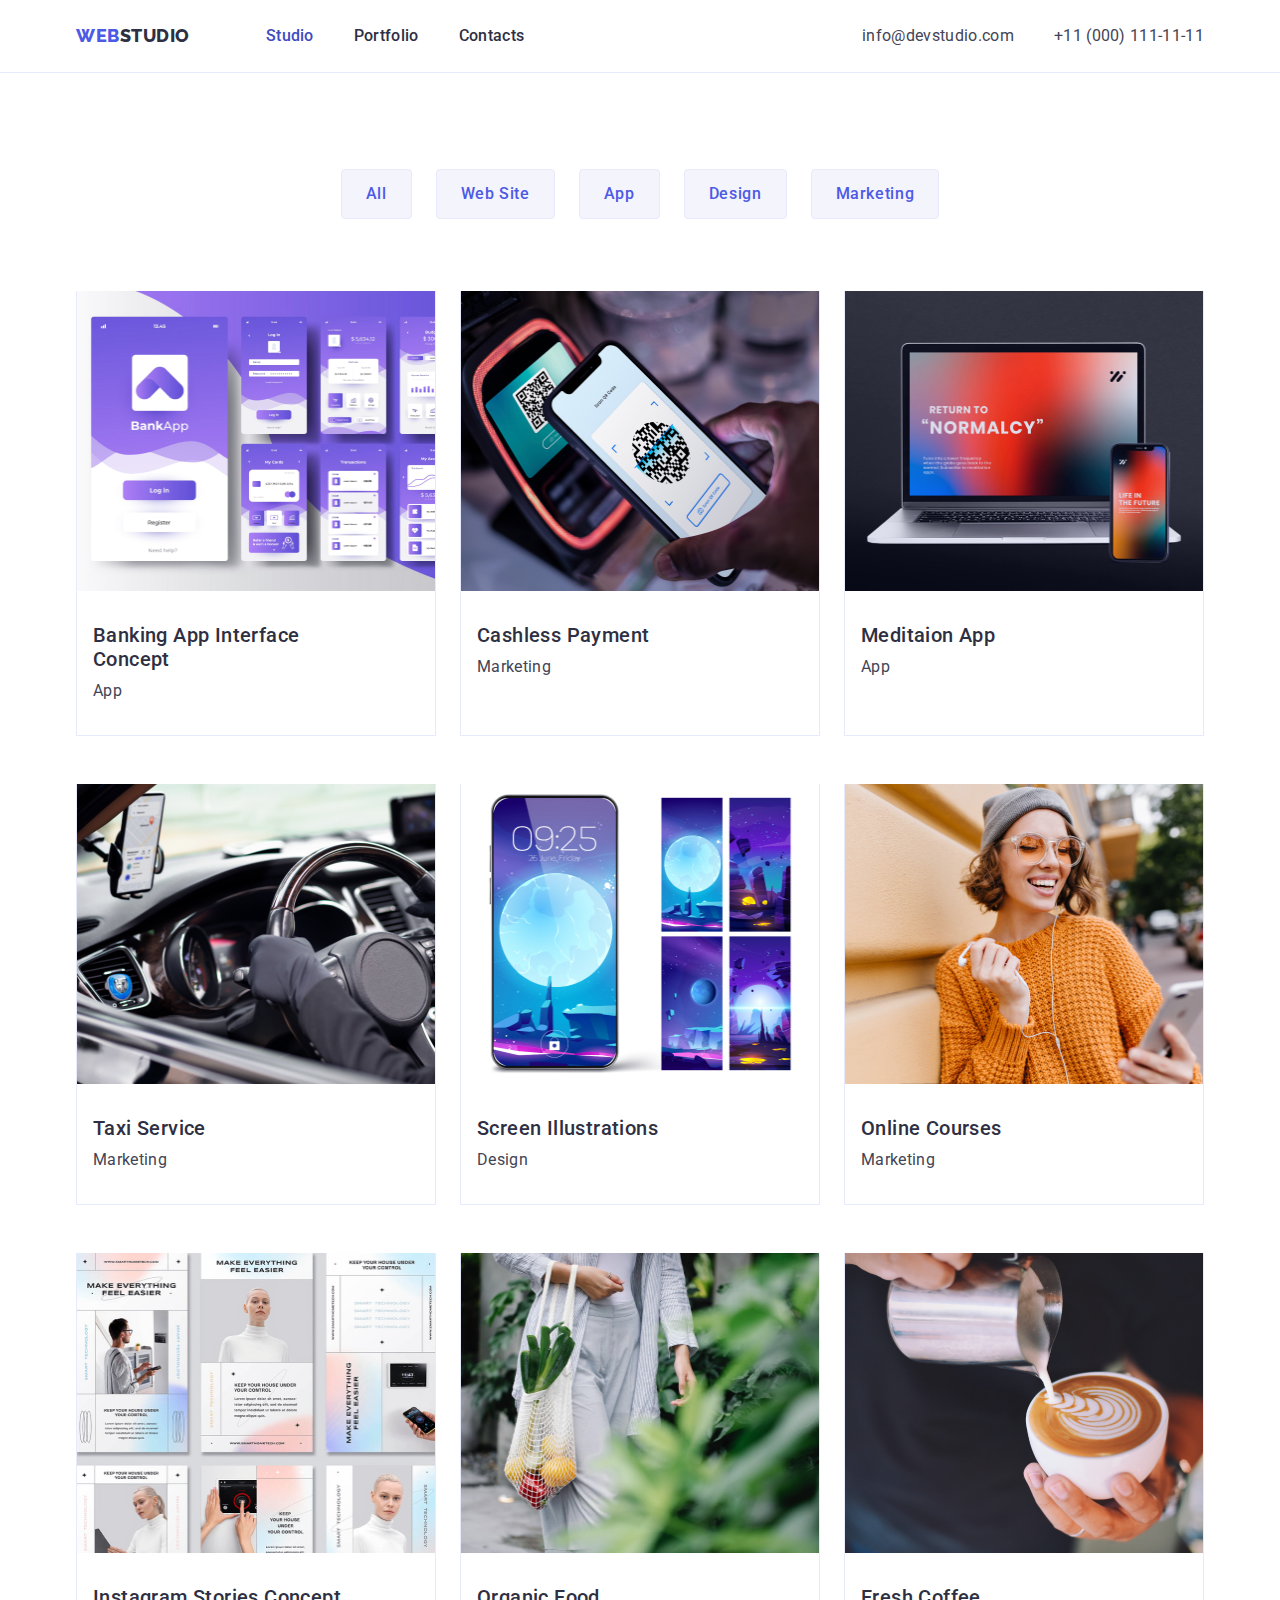
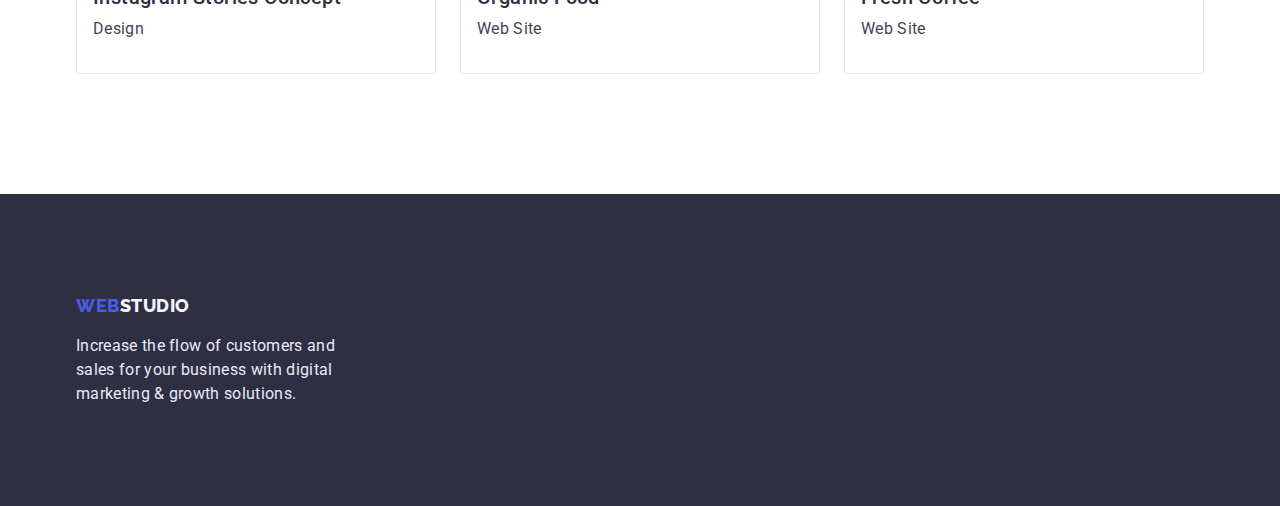
==== portfolio.html @ fdfa75cc "Initial commit" ====
<!DOCTYPE html>
<html lang="en">
  <head>
    <meta charset="UTF-8" />
    <meta http-equiv="X-UA-Compatible" content="IE=edge" />
    <meta name="viewport" content="width=device-width, initial-scale=1.0" />
    <link rel="preconnect" href="https://fonts.googleapis.com" />
    <link rel="preconnect" href="https://fonts.gstatic.com" crossorigin />
    <link
      href="https://fonts.googleapis.com/css2?family=Raleway:wght@800&family=Roboto:wght@400;500;700;900&display=swap"
      rel="stylesheet"
    />
    <link
      rel="stylesheet"
      href="https://cdn.jsdelivr.net/npm/modern-normalize@1.1.0/modern-normalize.min.css"
    />
    <link rel="stylesheet" href="./css/styles.css" />
    <title>Document</title>
  </head>
  <body>
    <header class="page-header">
      <div class="container page-header-container">
        <!-- Навігація по сторінкам сайту -->
        <nav class="page-nav">
          <a class="logo link" href="./index.html">
            <span class="box-logo">Web</span>Studio</a
          >
          <ul class="menu-list list">
            <li class="menu-item">
              <a class="menu-link current link" href="./index.html">Studio</a>
            </li>
            <li class="menu-item">
              <a class="menu-link link" href="./portfolio.html">Portfolio</a>
            </li>
            <li class="menu-item">
              <a class="menu-link link" href="">Contacts</a>
            </li>
          </ul>
        </nav>
        <!-- Контакти -->
        <div class="contact-content">
          <address class="contact">
            <ul class="contact-list list">
              <li class="contact-item">
                <a class="contact-gmail link" href="mailto:info@devstudio.com"
                  >info@devstudio.com</a
                >
              </li>
              <li class="contact-item">
                <a class="contact-phone-number link" href="tel:+110001111111"
                  >+11 (000) 111-11-11</a
                >
              </li>
            </ul>
          </address>
        </div>
      </div>
    </header>
    <main>
      <!-- Фільтр на сторінці -->
      <section class="filter">
        <div class="container">
          <h1 class="visually-hidden">Portfolio</h1>
          <ul class="filter-list list">
            <li class="filter-item">
              <button class="filter-btn" type="button">All</button>
            </li>

            <li class="filter-item">
              <button class="filter-btn" type="button">Web Site</button>
            </li>

            <li class="filter-item">
              <button class="filter-btn" type="button">App</button>
            </li>

            <li class="filter-item">
              <button class="filter-btn" type="button">Design</button>
            </li>

            <li class="filter-item">
              <button class="filter-btn" type="button">Marketing</button>
            </li>
          </ul>

          <ul class="works-list list">
            <li class="works-item">
              <img
                src="./images/banking-app-interface-concept.jpg"
                alt="Banking App"
                width="360px"
                height="300"
              />
              <div class="card-content">
                <h2 class="works-subtitle subtitle">
                  Banking App Interface Concept
                </h2>
                <p class="works-text text">App</p>
              </div>
            </li>

            <li class="works-item">
              <img
                src="./images/cashless-payment.jpg"
                alt="Cashless Payment"
                width="360px"
                height="300"
              />
              <div class="card-content">
                <h2 class="works-subtitle subtitle">Cashless Payment</h2>
                <p class="works-text text">Marketing</p>
              </div>
            </li>

            <li class="works-item">
              <img
                src="./images/meditaion-app.jpg"
                alt="Notebook with mobile phone"
                width="360px"
                height="300"
              />
              <div class="card-content">
                <h2 class="works-subtitle subtitle">Meditaion App</h2>
                <p class="works-text text">App</p>
              </div>
            </li>

            <li class="works-item">
              <img
                src="./images/taxi-service.jpg"
                alt="Car with driver"
                width="360px"
                height="300"
              />
              <div class="card-content">
                <h2 class="works-subtitle subtitle">Taxi Service</h2>
                <p class="works-text text">Marketing</p>
              </div>
            </li>

            <li class="works-item">
              <img
                src="./images/screen-illustrations.jpg"
                alt="Screen Illustrations"
                width="360px"
                height="300"
              />
              <div class="card-content">
                <h2 class="works-subtitle subtitle">Screen Illustrations</h2>
                <p class="works-text text">Design</p>
              </div>
            </li>

            <li class="works-item">
              <img
                src="./images/online-courses.jpg"
                alt="Smiling girl with mobile"
                width="360px"
                height="300"
              />
              <div class="card-content">
                <h2 class="works-subtitle subtitle">Online Courses</h2>
                <p class="works-text text">Marketing</p>
              </div>
            </li>

            <li class="works-item">
              <img
                src="./images/instagram-stories-concept.jpg"
                alt="Several instagram stories"
                width="360px"
                height="300"
              />
              <div class="card-content">
                <h2 class="works-subtitle subtitle">
                  Instagram Stories Concept
                </h2>
                <p class="works-text text">Design</p>
              </div>
            </li>

            <li class="works-item">
              <img
                src="./images/organic-food.jpg"
                alt="Human with vegatables"
                width="360px"
                height="300"
              />
              <div class="card-content">
                <h2 class="works-subtitle subtitle">Organic Food</h2>
                <p class="works-text text">Web Site</p>
              </div>
            </li>

            <li class="works-item">
              <img
                src="./images/fresh-coffee.jpg"
                alt="Cofee with milk"
                width="360px"
                height="300"
              />
              <div class="card-content">
                <h2 class="works-subtitle subtitle">Fresh Coffee</h2>
                <p class="works-text text">Web Site</p>
              </div>
            </li>
          </ul>
        </div>
      </section>
    </main>
    <footer class="footer">
      <div class="container">
        <a class="footer-logo link" href="./index.html"
          ><span class="box-logo">Web</span>Studio</a
        >
        <p class="footer-text">
          Increase the flow of customers and sales for your business with
          digital marketing & growth solutions.
        </p>
      </div>
    </footer>
  </body>
</html>
---- css/styles.css ----
:root {
  --primary-font: "Roboto", sans-serif;
  --secondary-font: "Raleway", sans-serif;
  --title-color-theme-light: #2e2f42;
  --text-color-theme-light: #434455;
  --title-color-theme-dark: #ffffff;
  --text-color-theme-dark: #e7e9fc;
  --accent-color: #404bbf;
  --text-button-color-dark: #4d5ae5;
  --background-button-color-theme-light: #f4f4fd;
  --logo-color-theme-dark: #f4f4fd;
  --background-color-dark: #2e2f42;
  --background-color-white: #ffffff;
  --background-button-color-light: #f4f4fd;
}

h1,
h2,
h3,
h4,
p {
  margin: 0;
}

ul,
ol {
  margin: 0;
  padding-left: 0;
}

img {
  display: block;
  max-width: 100%;
}

.list {
  list-style: none;
}

.link {
  text-decoration: none;
}

body {
  font-family: var(--primary-font);
  font-style: normal;
  color: var(--text-color-theme-light);
}

button {
  font-family: inherit;
  cursor: pointer;
  border: 0;
}

.visually-hidden {
  position: absolute;
  white-space: nowrap;
  width: 1px;
  height: 1px;
  overflow: hidden;
  border: 0;
  padding: 0;
  clip: rect(0 0 0 0);
  clip-path: inset(50%);
  margin: -1px;
}

.container {
  width: 1158px;
  padding-left: 15px;
  padding-right: 15px;
  margin-left: auto;
  margin-right: auto;
}

/* =========================HEADER==================================== */
.page-header {
  padding-top: 24px;
  padding-bottom: 24px;
  border-bottom-width: 1px;
  border-bottom-style: solid;
  border-bottom-color: #e7e9fc;
}

.page-header-container {
  display: flex;
  align-items: center;
}

.page-nav {
  display: flex;
}

.menu-list {
  display: flex;
}

.logo {
  font-family: var(--secondary-font);
  font-weight: 800;
  font-size: 18px;
  line-height: 1.33;
  letter-spacing: 0.03em;
  text-transform: uppercase;
  color: var(--title-color-theme-light);
  margin-right: 76px;
}

.box-logo {
  font-family: var(--secondary-font);
  font-weight: 800;
  font-size: 18px;
  line-height: 1.33;
  letter-spacing: 0.03em;
  text-transform: uppercase;
  color: var(--text-button-color-dark);
}

.menu-item:not(:last-child) {
  margin-right: 40px;
}

.menu-link {
  font-weight: 500;
  font-size: 16px;
  line-height: 1.5;
  letter-spacing: 0.02em;
  color: var(--title-color-theme-light);
}

.menu-link:hover,
.menu-link:focus,
.menu-link.current {
  color: var(--accent-color);
}

.contact {
  font-style: normal;
}

.contact-list {
  display: flex;
}

.contact-item:not(:last-child) {
  margin-right: 40px;
}

.contact-content {
  margin-left: auto;
}

.contact-gmail,
.contact-phone-number {
  font-size: 16px;
  line-height: 1.5;
  letter-spacing: 0.02em;
  color: var(--text-color-theme-light);
}

.contact-gmail:hover,
.contact-gmail:focus,
.contact-phone-number:hover,
.contact-phone-number:focus {
  color: var(--accent-color);
}

/* =========================/HEADER==================================== */

/* =========================HERO==================================== */

.hero {
  background-color: var(--title-color-theme-light);
  padding-top: 188px;
  padding-bottom: 188px;
  text-align: center;
}

.hero-title {
  font-size: 56px;
  line-height: 1.07;
  letter-spacing: 0.02em;
  color: var(--title-color-theme-dark);
  margin-bottom: 48px;
  width: 496px;
  margin-left: auto;
  margin-right: auto;
}

.modal-btn {
  text-align: center;
  font-weight: 500;
  font-size: 16px;
  line-height: 1.5;
  letter-spacing: 0.04em;
  color: var(--title-color-theme-dark);
  background-color: var(--text-button-color-dark);

  padding: 16px 32px;
  box-shadow: 0px 4px 4px rgba(0, 0, 0, 0.15);
  border-radius: 4px;
}

.modal-btn:hover,
.modal-btn:focus {
  color: var(--title-color-theme-dark);
  background-color: var(--accent-color);
}
/* =========================/HERO==================================== */

/* =========================MAIN==================================== */

/* =========================GENERAL==================================== */
.subtitle {
  font-weight: 500;
  font-size: 20px;
  line-height: 1.2;
  letter-spacing: 0.02em;
  color: var(--title-color-theme-light);
}

.text {
  font-size: 16px;
  line-height: 1.5;
  letter-spacing: 0.02em;
  color: var(--text-color-theme-light);
}

.headline {
  font-weight: 700;
  font-size: 36px;
  line-height: 1.11;
  text-align: center;
  letter-spacing: 0.02em;
  text-transform: capitalize;
  color: var(--title-color-theme-light);
}

/* =========================/GENERAL==================================== */

/* =========================/MAIN==================================== */

/* =========================FEATURES================================== */
.features {
  padding-top: 120px;
  padding-bottom: 120px;
}

.features-list {
  display: flex;
  justify-content: space-between;
}

.features-subtitle {
  margin-bottom: 8px;
}

.features-item:not(:last-child) {
  margin-right: 24px;
}
/* =========================/FEATURES================================== */

/* =========================DOING==================================== */

.doing {
  padding-bottom: 120px;
}

.doing-headline {
  margin-bottom: 72px;
}

.doing-list {
  display: flex;
  justify-content: space-between;
}

.doing-item:not(:last-child) {
  background: var(--background-color-white);
  margin-right: 24px;
}

/* =========================/DOING==================================== */

/* =========================OUR_TEAM==================================== */
.team {
  background: var(--background-button-color-light);
  padding-top: 120px;
  padding-bottom: 120px;
}

.team-headline {
  margin-bottom: 72px;
}

.team-list {
  display: flex;
  flex-wrap: wrap;
}

.team-item {
  flex-basis: calc((100% - 72px) / 4);
}

.team-item:not(:last-child) {
  margin-right: 24px;
}

.team-subtitle {
  margin-bottom: 8px;
}

.team-content {
  display: flex;
  flex-direction: column;
  justify-content: center;
  align-items: center;
  padding: 32px 16px;
  box-shadow: 0px 1px 6px rgba(46, 47, 66, 0.08),
    0px 1px 1px rgba(46, 47, 66, 0.16), 0px 2px 1px rgba(46, 47, 66, 0.08);
  border-radius: 0px 0px 4px 4px;
}
/* =========================/OUR_TEAM==================================== */

/* =========================/PORTFOLIO==================================== */
.filter {
  padding-top: 96px;
  padding-bottom: 120px;
}

.filter-list {
  margin-bottom: 72px;
  display: flex;
  justify-content: center;
}

.filter-item:not(:last-child) {
  margin-right: 24px;
}

.filter-btn {
  font-weight: 500;
  font-size: 16px;
  line-height: 1.5;
  letter-spacing: 0.04em;
  color: var(--text-button-color-dark);
  background-color: var(--background-button-color-theme-light);
  padding: 12px 24px;
  border: 1px solid #e7e9fc;
  border-radius: 4px;
}

.filter-btn:hover,
.filter-btn:focus {
  color: var(--title-color-theme-dark);
  background-color: var(--accent-color);
  box-shadow: 0px 3px 1px rgba(0, 0, 0, 0.1), 0px 2px 1px rgba(0, 0, 0, 0.08),
    0px 2px 2px rgba(0, 0, 0, 0.12);
  border-radius: 4px;
}

.works-list {
  display: flex;
  flex-wrap: wrap;
  margin-left: -24px;
  margin-top: -48px;
}

.works-item {
  margin-left: 24px;
  margin-top: 48px;
  border-left-width: 1px;
  border-left-style: solid;
  border-left-color: #e7e9fc;
  border-right-width: 1px;
  border-right-style: solid;
  border-right-color: #e7e9fc;
  border-bottom-width: 1px;
  border-bottom-style: solid;
  border-bottom-color: #e7e9fc;
  flex-basis: calc(100% / 3 - 24px);
}

.works-subtitle {
  margin-bottom: 8px;
}

.card-content {
  padding: 32px 54px 32px 16px;
}

/* =========================/PORTFOLIO==================================== */

/* =========================FOOTER==================================== */

.footer {
  background: var(--background-color-dark);
  padding-top: 100px;
  padding-bottom: 100px;
}

.footer-logo {
  font-family: var(--secondary-font);
  font-weight: 800;
  font-size: 18px;
  line-height: 1.17;
  letter-spacing: 0.03em;
  text-transform: uppercase;
  color: var(--logo-color-theme-dark);
}

.footer-text {
  font-size: 16px;
  line-height: 1.5;
  letter-spacing: 0.02em;
  color: var(--text-color-theme-dark);
  margin-top: 16px;
  width: 264px;
}

/* =========================/FOOTER==================================== */
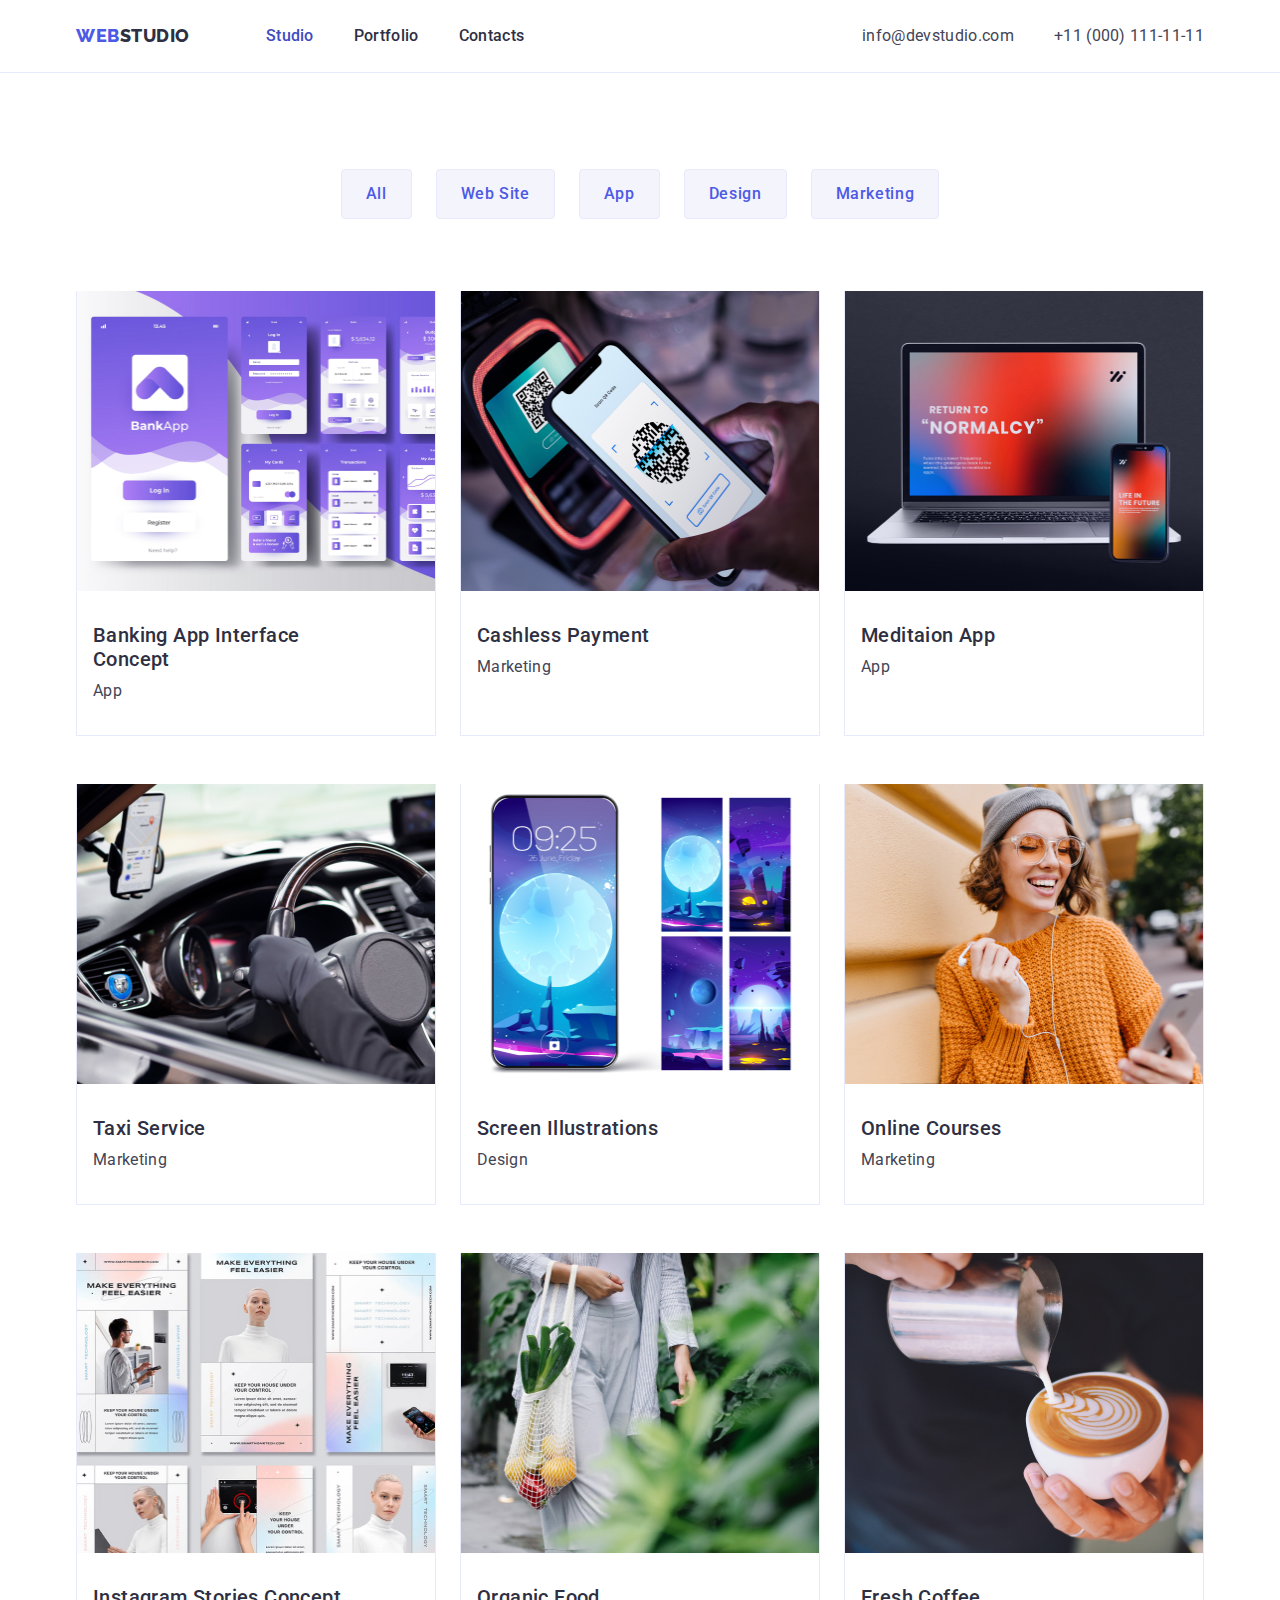
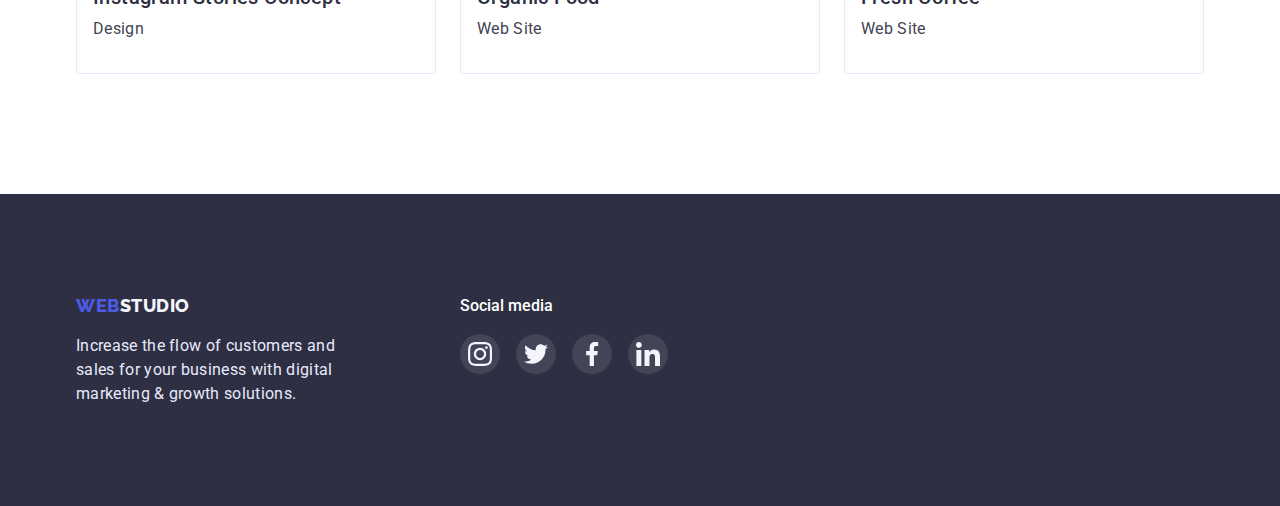
==== commit 6be396a8: "додала свг в футер і наша команда" ====
--- a/portfolio.html
+++ b/portfolio.html
@@ -209,14 +209,50 @@
       </section>
     </main>
     <footer class="footer">
-      <div class="container">
-        <a class="footer-logo link" href="./index.html"
-          ><span class="box-logo">Web</span>Studio</a
-        >
-        <p class="footer-text">
-          Increase the flow of customers and sales for your business with
-          digital marketing & growth solutions.
-        </p>
+      <div class="container footer-container">
+        <div class="footer-content">
+          <a class="footer-logo link" href="./index.html"
+            ><span class="box-logo">Web</span>Studio</a
+          >
+          <p class="footer-text">
+            Increase the flow of customers and sales for your business with
+            digital marketing & growth solutions.
+          </p>
+        </div>
+
+        <div class="footer-social-media">
+          <p class="social-media-text">Social media</p>
+          <ul class="social-media-list list">
+            <li class="social-media-item">
+              <a href="" class="social-media-link">
+                <svg class="social-media-icon" width="24px" height="24px">
+                  <use href="./images/icons.svg#instagram"></use>
+                </svg>
+              </a>
+            </li>
+            <li class="social-media-item">
+              <a href="" class="social-media-link">
+                <svg class="social-media-icon" width="24px" height="24px">
+                  <use href="./images/icons.svg#twitter"></use>
+                </svg>
+              </a>
+            </li>
+            <li class="social-media-item">
+              <a href="" class="social-media-link">
+                <svg class="social-media-icon" width="24px" height="24px">
+                  <use href="./images/icons.svg#facebook"></use>
+                </svg>
+              </a>
+            </li>
+            <li class="social-media-item">
+              <a href="" class="social-media-link">
+                <svg class="social-media-icon" width="24px" height="24px">
+                  <use href="./images/icons.svg#linkedin"></use>
+                </svg>
+              </a>
+            </li>
+          </ul>
+        </div>
       </div>
     </footer>
   </body>
--- a/css/styles.css
+++ b/css/styles.css
@@ -171,10 +171,20 @@
 /* =========================HERO==================================== */
 
 .hero {
-  background-color: var(--title-color-theme-light);
+  max-width: 1440px;
+  background-color: #2e2f42b2;
+  margin-right: auto;
+  margin-left: auto;
   padding-top: 188px;
   padding-bottom: 188px;
   text-align: center;
+
+  background-image: linear-gradient(
+      rgba(46, 47, 66, 0.7),
+      rgba(46, 47, 66, 0.7)
+    ),
+    url(../images/hero-image.jpg);
+  background-size: cover;
 }
 
 .hero-title {
@@ -256,6 +266,10 @@
   margin-bottom: 8px;
 }
 
+.features-item {
+  max-width: 264px;
+}
+
 .features-item:not(:last-child) {
   margin-right: 24px;
 }
@@ -312,6 +326,7 @@
 }
 
 .team-content {
+  max-width: 264px;
   display: flex;
   flex-direction: column;
   justify-content: center;
@@ -320,6 +335,31 @@
   box-shadow: 0px 1px 6px rgba(46, 47, 66, 0.08),
     0px 1px 1px rgba(46, 47, 66, 0.16), 0px 2px 1px rgba(46, 47, 66, 0.08);
   border-radius: 0px 0px 4px 4px;
+}
+
+.team-text {
+  margin-bottom: 8px;
+}
+
+.social-list {
+  display: flex;
+  justify-content: center;
+  gap: 24px;
+}
+
+.social-link {
+  display: flex;
+  justify-content: center;
+  align-items: center;
+  width: 40px;
+  height: 40px;
+  border-radius: 50%;
+  background-color: var(--text-button-color-dark);
+}
+
+.social-link:hover,
+.social-link:focus {
+  background-color: var(--accent-color);
 }
 /* =========================/OUR_TEAM==================================== */
 
@@ -392,12 +432,29 @@
 
 /* =========================/PORTFOLIO==================================== */
 
+/* =========================CUSTOMERS==================================== */
+
+.customers {
+  padding: 130px 156px 120px 156px;
+}
+
+.customers-headline {
+  margin-bottom: 72px;
+}
+
+/* =========================/CUSTOMERS==================================== */
+
 /* =========================FOOTER==================================== */
 
 .footer {
   background: var(--background-color-dark);
   padding-top: 100px;
   padding-bottom: 100px;
+}
+
+.footer-container {
+  display: flex;
+  gap: 120px;
 }
 
 .footer-logo {
@@ -408,6 +465,7 @@
   letter-spacing: 0.03em;
   text-transform: uppercase;
   color: var(--logo-color-theme-dark);
+  /* margin-bottom: 16px; */
 }
 
 .footer-text {
@@ -415,8 +473,42 @@
   line-height: 1.5;
   letter-spacing: 0.02em;
   color: var(--text-color-theme-dark);
+  width: 264px;
   margin-top: 16px;
-  width: 264px;
-}
-
+}
+
+.footer-social-media {
+  max-width: 208px;
+  margin-left: 0;
+}
+
+.social-media-list {
+  display: flex;
+  justify-content: center;
+  gap: 16px;
+}
+
+.social-media-text {
+  font-weight: 500;
+  font-size: 16px;
+  line-height: 1.5;
+  color: var(--background-color-white);
+
+  margin-bottom: 16px;
+}
+
+.social-media-link {
+  display: flex;
+  justify-content: center;
+  align-items: center;
+  width: 40px;
+  height: 40px;
+  border-radius: 50%;
+  background-color: rgba(255, 255, 255, 0.1);
+}
+
+.social-media-link:hover,
+.social-media-link:focus {
+  background-color: #31d0aa;
+}
 /* =========================/FOOTER==================================== */
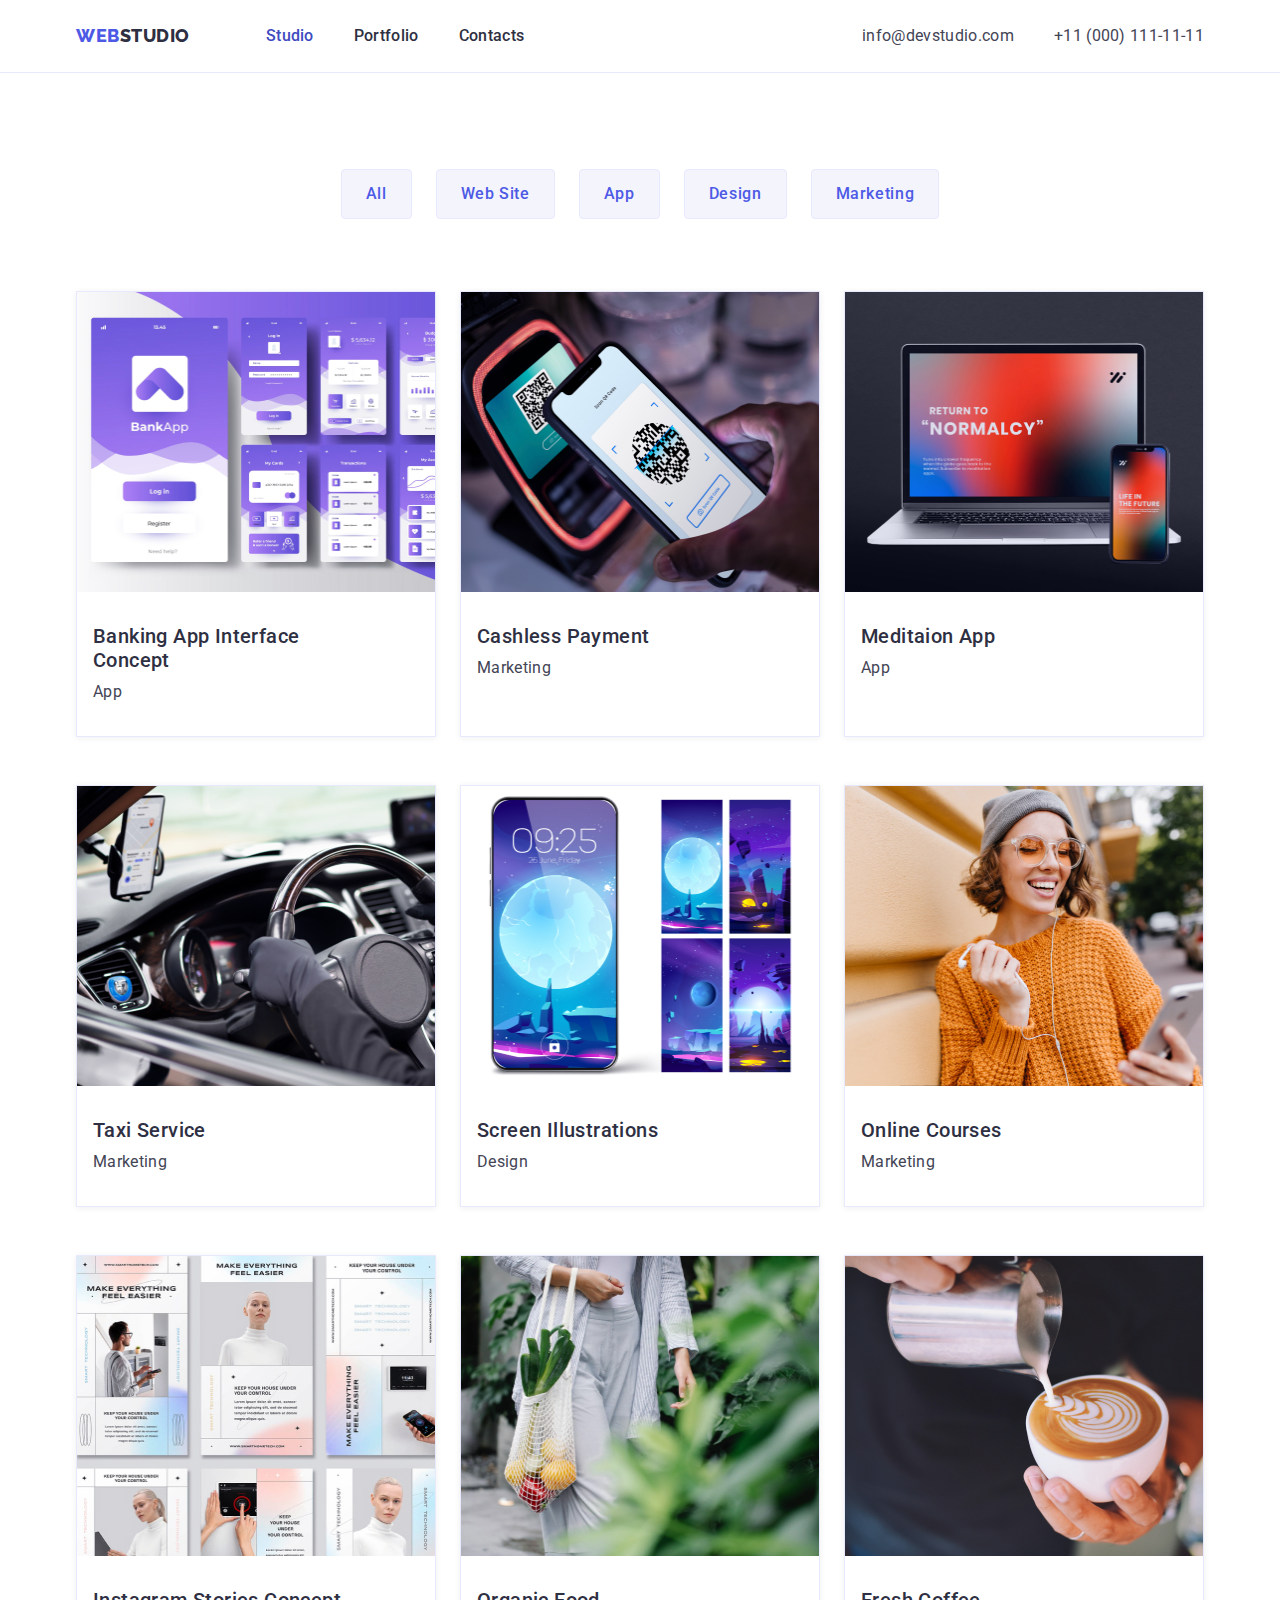
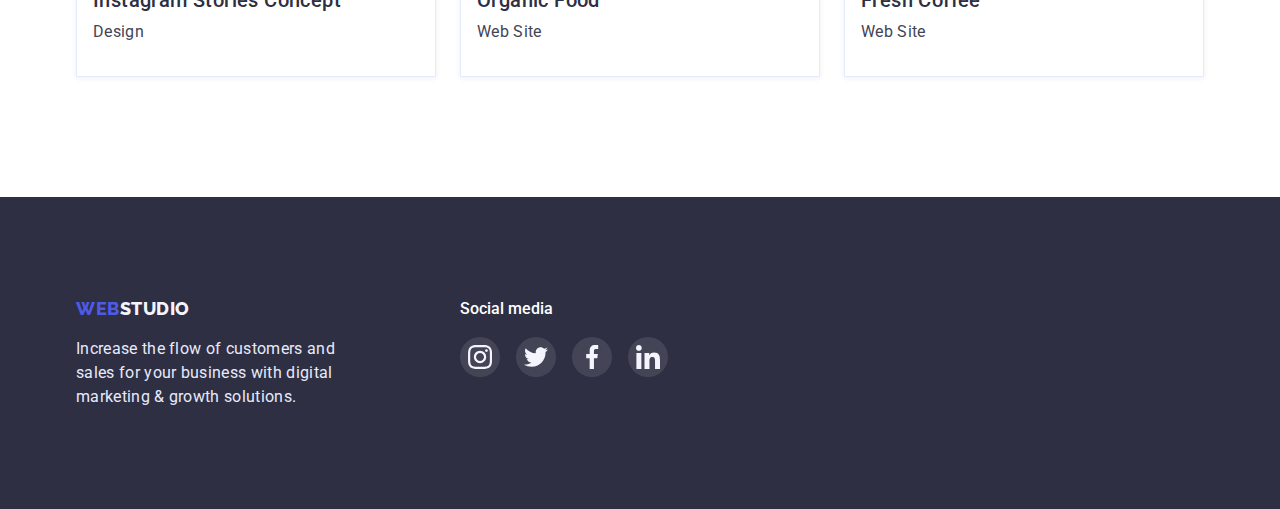
==== commit f67fd2eb: "додала свг в наші клієнти та переваги, дооформила портфоліо" ====
--- a/portfolio.html
+++ b/portfolio.html
@@ -82,7 +82,7 @@
               <button class="filter-btn" type="button">Marketing</button>
             </li>
           </ul>
-
+          <!-- Приклади робіт -->
           <ul class="works-list list">
             <li class="works-item">
               <img
--- a/css/styles.css
+++ b/css/styles.css
@@ -262,6 +262,15 @@
   justify-content: space-between;
 }
 
+.features-icon-wrapper {
+  width: 264px;
+  height: 112px;
+  border-radius: 4px;
+  background-color: var(--background-button-color-light);
+  margin-bottom: 8px;
+  padding: 24px 100px;
+}
+
 .features-subtitle {
   margin-bottom: 8px;
 }
@@ -420,6 +429,18 @@
   border-bottom-style: solid;
   border-bottom-color: #e7e9fc;
   flex-basis: calc(100% / 3 - 24px);
+
+  background-color: var(--background-color-white);
+  border: 1px solid #e7e9fc;
+  box-shadow: 0px 1px 6px rgba(46, 47, 66, 0.08);
+}
+
+.works-item:hover,
+.works-item:focus {
+  background-color: var(--background-color-white);
+  border: 0.5px solid #f4f4fd;
+  box-shadow: 0px 1px 6px rgba(46, 47, 66, 0.08),
+    0px 1px 1px rgba(46, 47, 66, 0.16), 0px 2px 1px rgba(46, 47, 66, 0.08);
 }
 
 .works-subtitle {
@@ -435,11 +456,39 @@
 /* =========================CUSTOMERS==================================== */
 
 .customers {
-  padding: 130px 156px 120px 156px;
+  padding: 130px 156px;
 }
 
 .customers-headline {
   margin-bottom: 72px;
+}
+
+.customers-list {
+  display: flex;
+  gap: 24px;
+}
+
+.customers-icon-wrapper {
+  width: 168px;
+  height: 88px;
+  border: 1px solid rgba(142, 143, 153, 0.6);
+  border-radius: 4px;
+  padding: 16px 32px;
+}
+
+.customers-icon-wrapper:hover,
+.customers-icon-wrapper:focus {
+  border: 1px solid #404bbf;
+  border-radius: 4px;
+}
+
+.customers-icon {
+  fill: #afb1b8;
+}
+
+.customers-icon:hover,
+.customers-icon:focus {
+  fill: #404bbf;
 }
 
 /* =========================/CUSTOMERS==================================== */
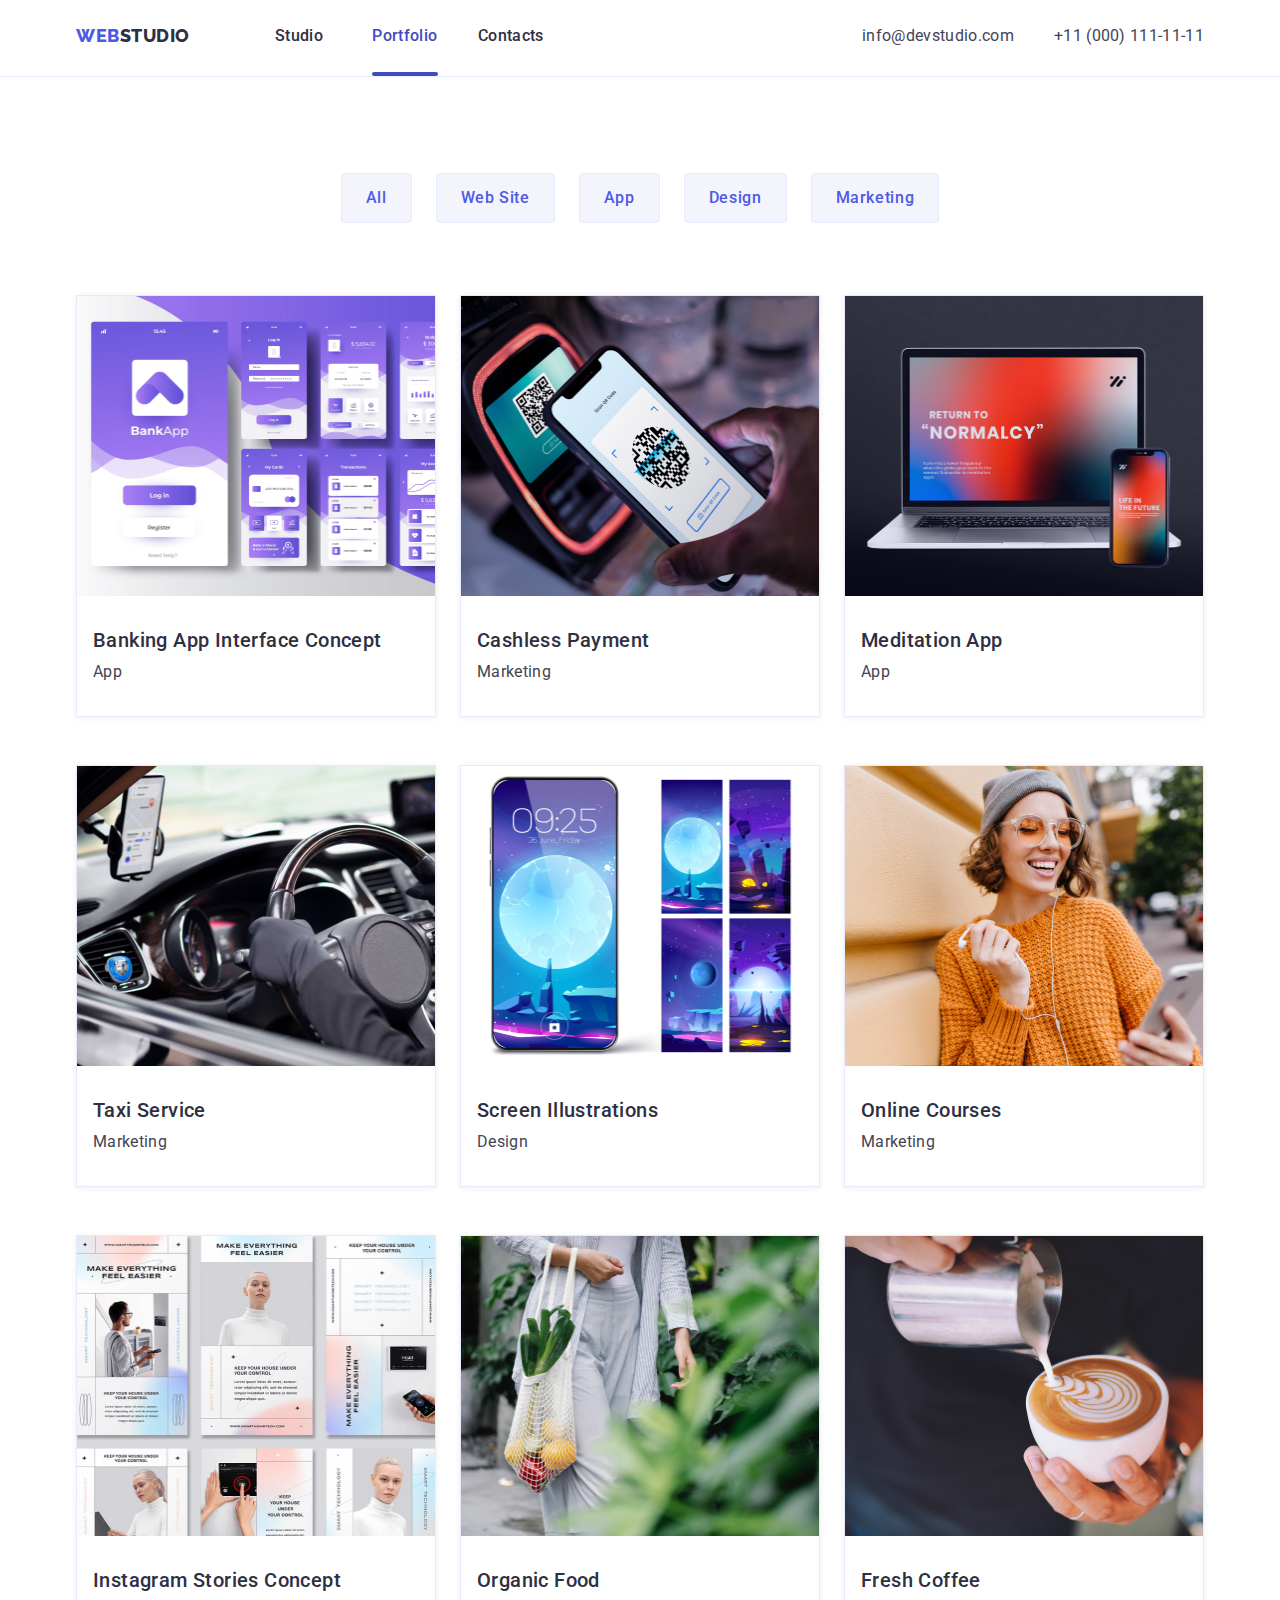
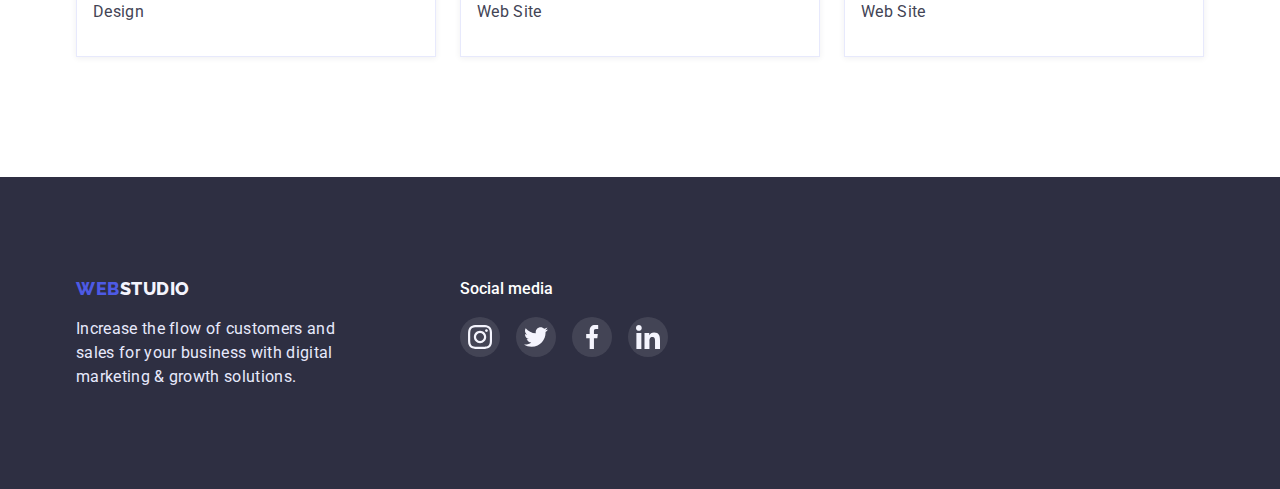
==== commit ed2bee61: "додала посилання в портфоліо і кастомерс, вирівняла свг флексами де треба" ====
--- a/portfolio.html
+++ b/portfolio.html
@@ -27,10 +27,12 @@
           >
           <ul class="menu-list list">
             <li class="menu-item">
-              <a class="menu-link current link" href="./index.html">Studio</a>
+              <a class="menu-link link" href="./index.html">Studio</a>
             </li>
             <li class="menu-item">
-              <a class="menu-link link" href="./portfolio.html">Portfolio</a>
+              <a class="menu-link current link" href="./portfolio.html"
+                >Portfolio</a
+              >
             </li>
             <li class="menu-item">
               <a class="menu-link link" href="">Contacts</a>
@@ -85,124 +87,142 @@
           <!-- Приклади робіт -->
           <ul class="works-list list">
             <li class="works-item">
-              <img
-                src="./images/banking-app-interface-concept.jpg"
-                alt="Banking App"
-                width="360px"
-                height="300"
-              />
-              <div class="card-content">
-                <h2 class="works-subtitle subtitle">
-                  Banking App Interface Concept
-                </h2>
-                <p class="works-text text">App</p>
-              </div>
-            </li>
-
-            <li class="works-item">
-              <img
-                src="./images/cashless-payment.jpg"
-                alt="Cashless Payment"
-                width="360px"
-                height="300"
-              />
-              <div class="card-content">
-                <h2 class="works-subtitle subtitle">Cashless Payment</h2>
-                <p class="works-text text">Marketing</p>
-              </div>
-            </li>
-
-            <li class="works-item">
-              <img
-                src="./images/meditaion-app.jpg"
-                alt="Notebook with mobile phone"
-                width="360px"
-                height="300"
-              />
-              <div class="card-content">
-                <h2 class="works-subtitle subtitle">Meditaion App</h2>
-                <p class="works-text text">App</p>
-              </div>
-            </li>
-
-            <li class="works-item">
-              <img
-                src="./images/taxi-service.jpg"
-                alt="Car with driver"
-                width="360px"
-                height="300"
-              />
-              <div class="card-content">
-                <h2 class="works-subtitle subtitle">Taxi Service</h2>
-                <p class="works-text text">Marketing</p>
-              </div>
-            </li>
-
-            <li class="works-item">
-              <img
-                src="./images/screen-illustrations.jpg"
-                alt="Screen Illustrations"
-                width="360px"
-                height="300"
-              />
-              <div class="card-content">
-                <h2 class="works-subtitle subtitle">Screen Illustrations</h2>
-                <p class="works-text text">Design</p>
-              </div>
-            </li>
-
-            <li class="works-item">
-              <img
-                src="./images/online-courses.jpg"
-                alt="Smiling girl with mobile"
-                width="360px"
-                height="300"
-              />
-              <div class="card-content">
-                <h2 class="works-subtitle subtitle">Online Courses</h2>
-                <p class="works-text text">Marketing</p>
-              </div>
-            </li>
-
-            <li class="works-item">
-              <img
-                src="./images/instagram-stories-concept.jpg"
-                alt="Several instagram stories"
-                width="360px"
-                height="300"
-              />
-              <div class="card-content">
-                <h2 class="works-subtitle subtitle">
-                  Instagram Stories Concept
-                </h2>
-                <p class="works-text text">Design</p>
-              </div>
-            </li>
-
-            <li class="works-item">
-              <img
-                src="./images/organic-food.jpg"
-                alt="Human with vegatables"
-                width="360px"
-                height="300"
-              />
-              <div class="card-content">
-                <h2 class="works-subtitle subtitle">Organic Food</h2>
-                <p class="works-text text">Web Site</p>
-              </div>
-            </li>
-
-            <li class="works-item">
-              <img
-                src="./images/fresh-coffee.jpg"
-                alt="Cofee with milk"
-                width="360px"
-                height="300"
-              />
-              <div class="card-content">
-                <h2 class="works-subtitle subtitle">Fresh Coffee</h2>
-                <p class="works-text text">Web Site</p>
-              </div>
+              <a class="works-item-link link" href="">
+                <img
+                  src="./images/banking-app-interface-concept.jpg"
+                  alt="Banking App"
+                  width="360px"
+                  height="300"
+                />
+                <div class="card-content">
+                  <h2 class="works-subtitle subtitle">
+                    Banking App Interface Concept
+                  </h2>
+                  <p class="works-text text">App</p>
+                </div></a
+              >
+            </li>
+
+            <li class="works-item">
+              <a class="works-item-link link" href="">
+                <img
+                  src="./images/cashless-payment.jpg"
+                  alt="Cashless Payment"
+                  width="360px"
+                  height="300"
+                />
+                <div class="card-content">
+                  <h2 class="works-subtitle subtitle">Cashless Payment</h2>
+                  <p class="works-text text">Marketing</p>
+                </div></a
+              >
+            </li>
+
+            <li class="works-item">
+              <a class="works-item-link link" href="">
+                <img
+                  src="./images/meditaion-app.jpg"
+                  alt="Notebook with mobile phone"
+                  width="360px"
+                  height="300"
+                />
+                <div class="card-content">
+                  <h2 class="works-subtitle subtitle">Meditation App</h2>
+                  <p class="works-text text">App</p>
+                </div></a
+              >
+            </li>
+
+            <li class="works-item">
+              <a class="works-item-link link" href="">
+                <img
+                  src="./images/taxi-service.jpg"
+                  alt="Car with driver"
+                  width="360px"
+                  height="300"
+                />
+                <div class="card-content">
+                  <h2 class="works-subtitle subtitle">Taxi Service</h2>
+                  <p class="works-text text">Marketing</p>
+                </div></a
+              >
+            </li>
+
+            <li class="works-item">
+              <a class="works-item-link link" href="">
+                <img
+                  src="./images/screen-illustrations.jpg"
+                  alt="Screen Illustrations"
+                  width="360px"
+                  height="300"
+                />
+                <div class="card-content">
+                  <h2 class="works-subtitle subtitle">Screen Illustrations</h2>
+                  <p class="works-text text">Design</p>
+                </div></a
+              >
+            </li>
+
+            <li class="works-item">
+              <a class="works-item-link link" href="">
+                <img
+                  src="./images/online-courses.jpg"
+                  alt="Smiling girl with mobile"
+                  width="360px"
+                  height="300"
+                />
+                <div class="card-content">
+                  <h2 class="works-subtitle subtitle">Online Courses</h2>
+                  <p class="works-text text">Marketing</p>
+                </div></a
+              >
+            </li>
+
+            <li class="works-item">
+              <a class="works-item-link link" href="">
+                <img
+                  src="./images/instagram-stories-concept.jpg"
+                  alt="Several instagram stories"
+                  width="360px"
+                  height="300"
+                />
+                <div class="card-content">
+                  <h2 class="works-subtitle subtitle">
+                    Instagram Stories Concept
+                  </h2>
+                  <p class="works-text text">Design</p>
+                </div></a
+              >
+            </li>
+
+            <li class="works-item">
+              <a class="works-item-link link" href="">
+                <img
+                  src="./images/organic-food.jpg"
+                  alt="Human with vegatables"
+                  width="360px"
+                  height="300"
+                />
+                <div class="card-content">
+                  <h2 class="works-subtitle subtitle">Organic Food</h2>
+                  <p class="works-text text">Web Site</p>
+                </div></a
+              >
+            </li>
+
+            <li class="works-item">
+              <a class="works-item-link link" href="">
+                <img
+                  src="./images/fresh-coffee.jpg"
+                  alt="Cofee with milk"
+                  width="360px"
+                  height="300"
+                />
+                <div class="card-content">
+                  <h2 class="works-subtitle subtitle">Fresh Coffee</h2>
+                  <p class="works-text text">Web Site</p>
+                </div></a
+              >
             </li>
           </ul>
         </div>
--- a/css/styles.css
+++ b/css/styles.css
@@ -77,7 +77,7 @@
 /* =========================HEADER==================================== */
 .page-header {
   padding-top: 24px;
-  padding-bottom: 24px;
+  /* padding-bottom: 24px; */
   border-bottom-width: 1px;
   border-bottom-style: solid;
   border-bottom-color: #e7e9fc;
@@ -85,14 +85,9 @@
 
 .page-header-container {
   display: flex;
-  align-items: center;
 }
 
 .page-nav {
-  display: flex;
-}
-
-.menu-list {
   display: flex;
 }
 
@@ -117,11 +112,26 @@
   color: var(--text-button-color-dark);
 }
 
+.menu-list {
+  display: flex;
+}
+
+.menu-item {
+  width: 66px;
+  height: 52px;
+}
+
 .menu-item:not(:last-child) {
   margin-right: 40px;
 }
 
 .menu-link {
+  /* display: block; */
+  display: flex;
+  flex-direction: column;
+  justify-content: center;
+  align-items: center;
+  gap: 24px;
   font-weight: 500;
   font-size: 16px;
   line-height: 1.5;
@@ -135,12 +145,25 @@
   color: var(--accent-color);
 }
 
+.menu-link:hover::after,
+.menu-link:focus::after,
+.menu-link.current::after {
+  display: inline-block;
+  color: var(--accent-color);
+  content: "";
+  width: 66px;
+  height: 4px;
+  background: #404bbf;
+  border-radius: 2px;
+}
+
 .contact {
   font-style: normal;
 }
 
 .contact-list {
   display: flex;
+  justify-content: center;
 }
 
 .contact-item:not(:last-child) {
@@ -263,12 +286,15 @@
 }
 
 .features-icon-wrapper {
+  display: flex;
+  justify-content: center;
+  align-items: center;
   width: 264px;
   height: 112px;
   border-radius: 4px;
   background-color: var(--background-button-color-light);
   margin-bottom: 8px;
-  padding: 24px 100px;
+  /* padding: 24px 100px; */
 }
 
 .features-subtitle {
@@ -324,6 +350,7 @@
 
 .team-item {
   flex-basis: calc((100% - 72px) / 4);
+  background-color: var(--background-color-white);
 }
 
 .team-item:not(:last-child) {
@@ -336,10 +363,7 @@
 
 .team-content {
   max-width: 264px;
-  display: flex;
-  flex-direction: column;
-  justify-content: center;
-  align-items: center;
+  text-align: center;
   padding: 32px 16px;
   box-shadow: 0px 1px 6px rgba(46, 47, 66, 0.08),
     0px 1px 1px rgba(46, 47, 66, 0.16), 0px 2px 1px rgba(46, 47, 66, 0.08);
@@ -435,10 +459,13 @@
   box-shadow: 0px 1px 6px rgba(46, 47, 66, 0.08);
 }
 
-.works-item:hover,
-.works-item:focus {
+.works-item-link {
+  display: block;
+}
+
+.works-item-link:hover,
+.works-item-link:focus {
   background-color: var(--background-color-white);
-  border: 0.5px solid #f4f4fd;
   box-shadow: 0px 1px 6px rgba(46, 47, 66, 0.08),
     0px 1px 1px rgba(46, 47, 66, 0.16), 0px 2px 1px rgba(46, 47, 66, 0.08);
 }
@@ -448,7 +475,7 @@
 }
 
 .card-content {
-  padding: 32px 54px 32px 16px;
+  padding: 32px 16px 32px 16px;
 }
 
 /* =========================/PORTFOLIO==================================== */
@@ -468,27 +495,30 @@
   gap: 24px;
 }
 
-.customers-icon-wrapper {
+.customers-item {
   width: 168px;
   height: 88px;
+}
+
+.customers-link-icon {
+  display: flex;
+  justify-content: center;
+  align-items: center;
+  width: 100%;
+  height: 100%;
   border: 1px solid rgba(142, 143, 153, 0.6);
   border-radius: 4px;
-  padding: 16px 32px;
-}
-
-.customers-icon-wrapper:hover,
-.customers-icon-wrapper:focus {
-  border: 1px solid #404bbf;
-  border-radius: 4px;
+  color: #8e8f99;
+}
+
+.customers-link-icon:hover,
+.customers-link-icon:focus {
+  border-color: var(--accent-color);
+  color: var(--accent-color);
 }
 
 .customers-icon {
-  fill: #afb1b8;
-}
-
-.customers-icon:hover,
-.customers-icon:focus {
-  fill: #404bbf;
+  fill: currentColor;
 }
 
 /* =========================/CUSTOMERS==================================== */
@@ -507,6 +537,7 @@
 }
 
 .footer-logo {
+  display: inline-block;
   font-family: var(--secondary-font);
   font-weight: 800;
   font-size: 18px;
@@ -514,7 +545,7 @@
   letter-spacing: 0.03em;
   text-transform: uppercase;
   color: var(--logo-color-theme-dark);
-  /* margin-bottom: 16px; */
+  margin-bottom: 16px;
 }
 
 .footer-text {
@@ -523,7 +554,6 @@
   letter-spacing: 0.02em;
   color: var(--text-color-theme-dark);
   width: 264px;
-  margin-top: 16px;
 }
 
 .footer-social-media {
